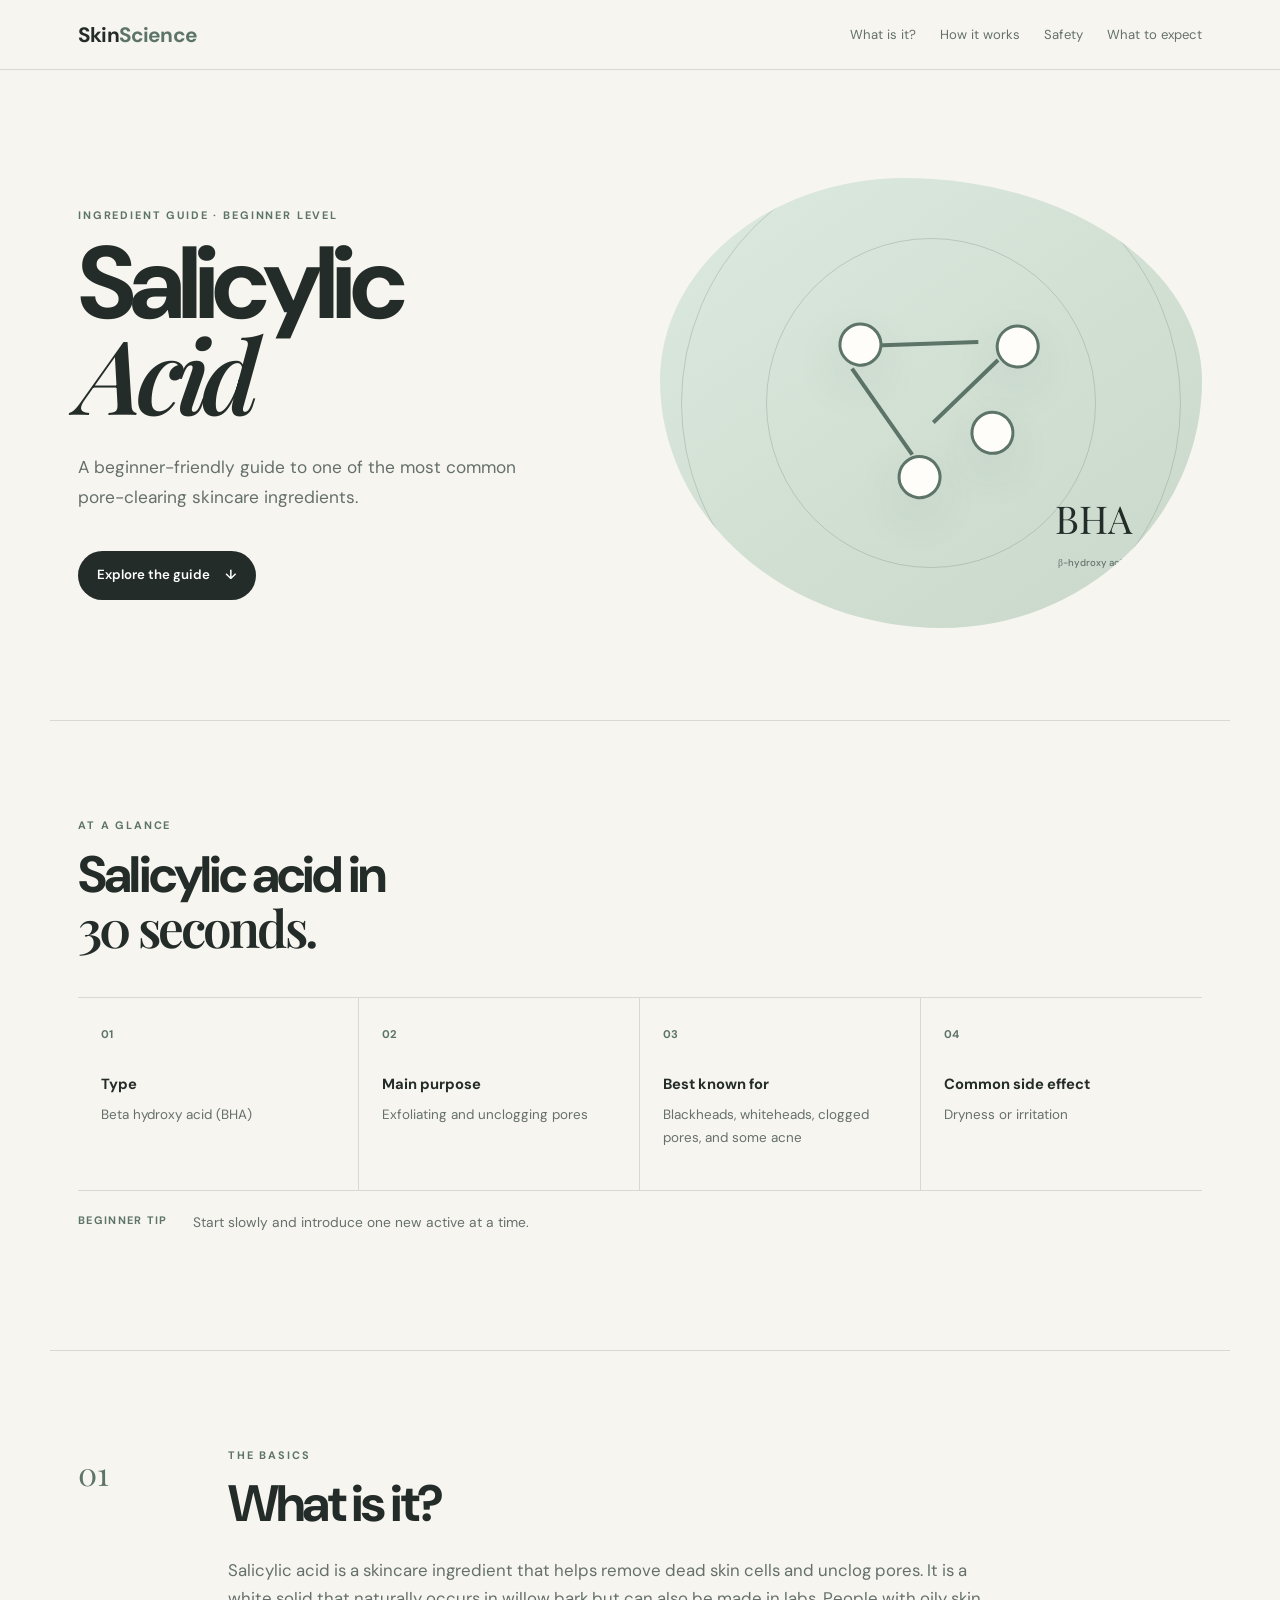
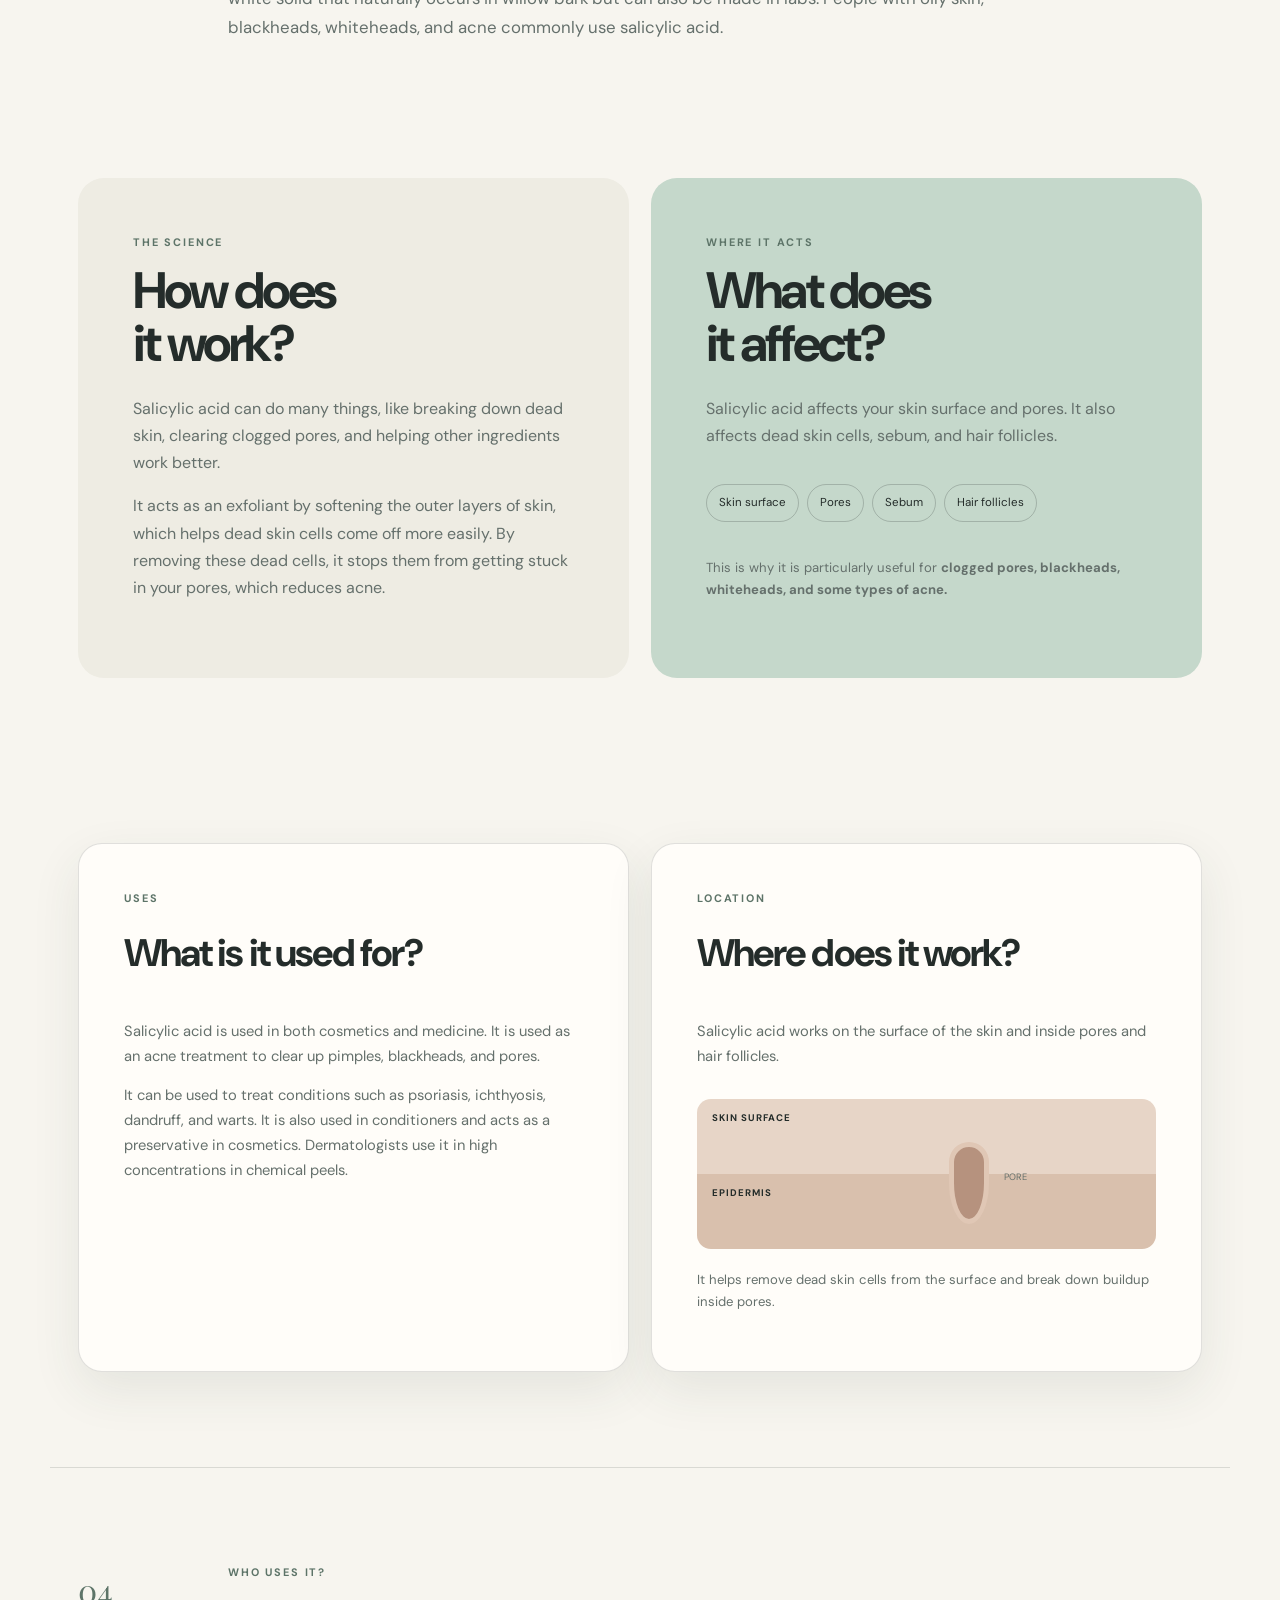
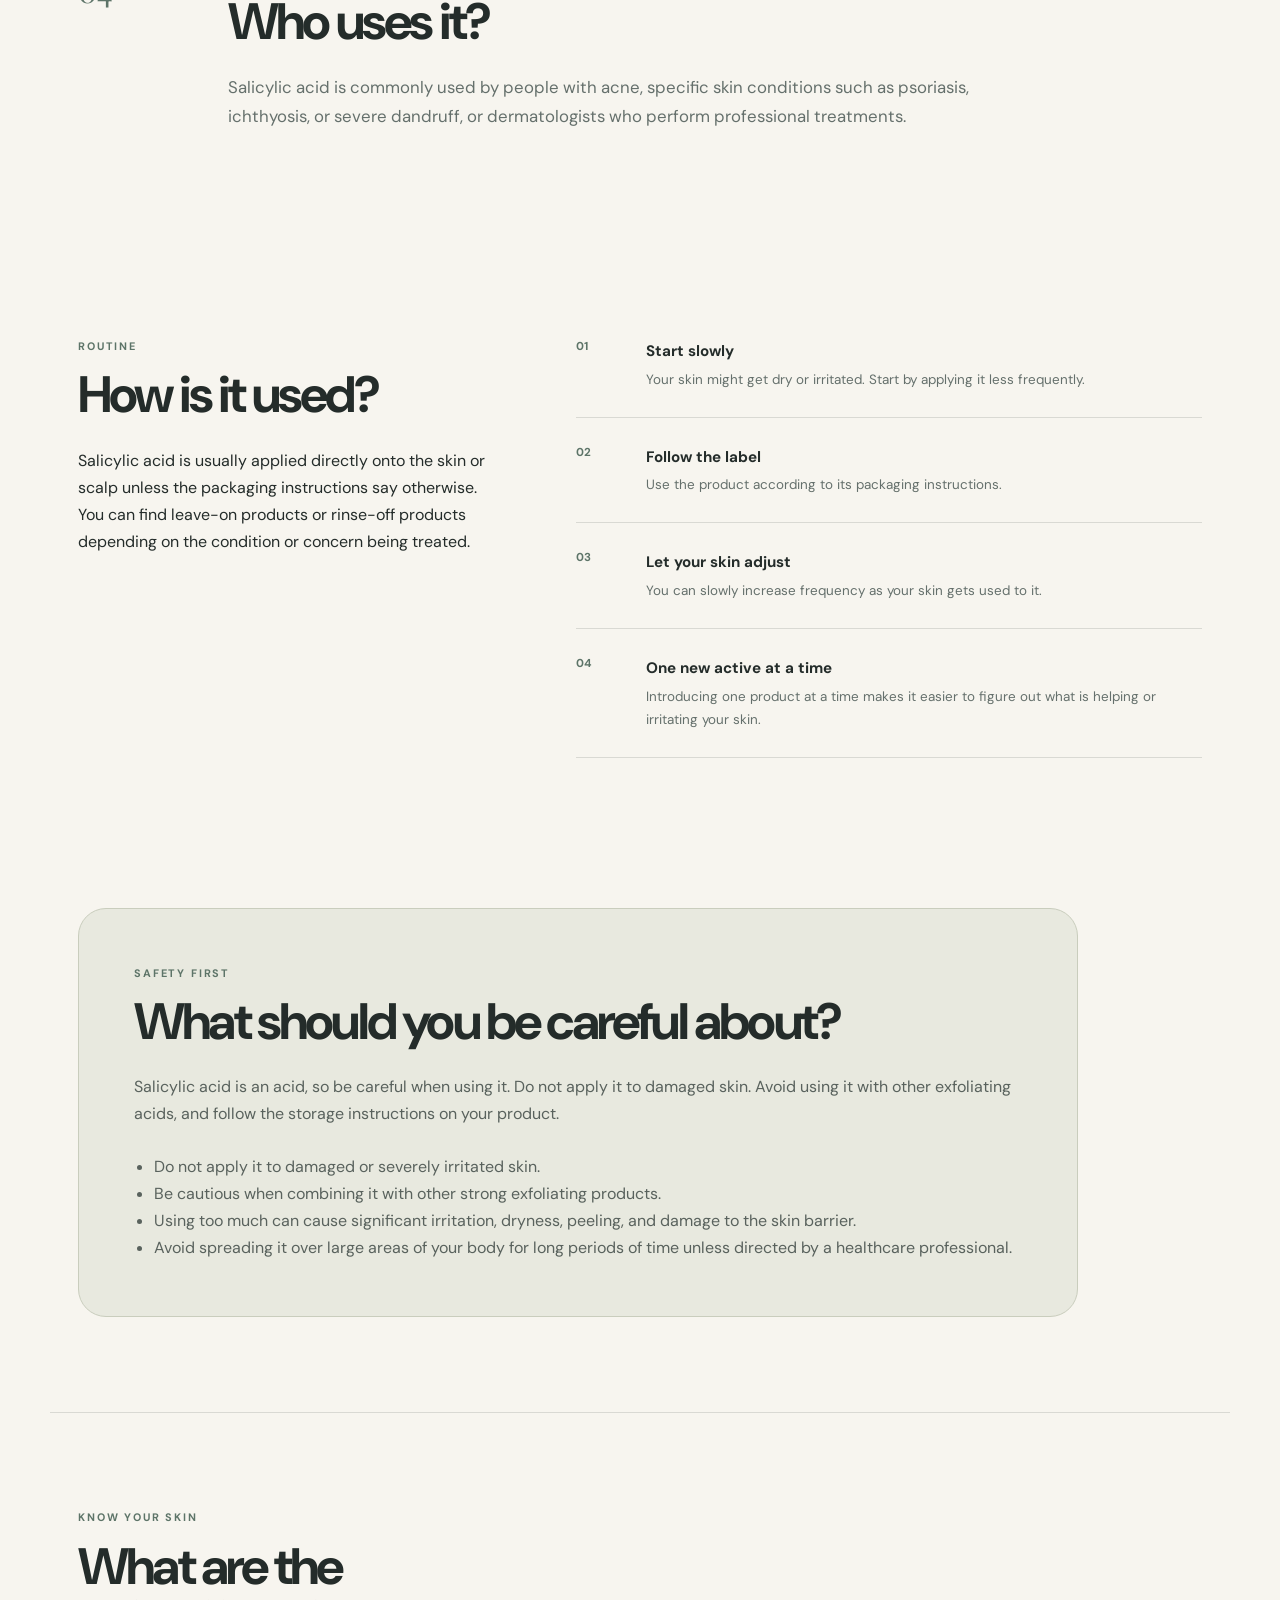
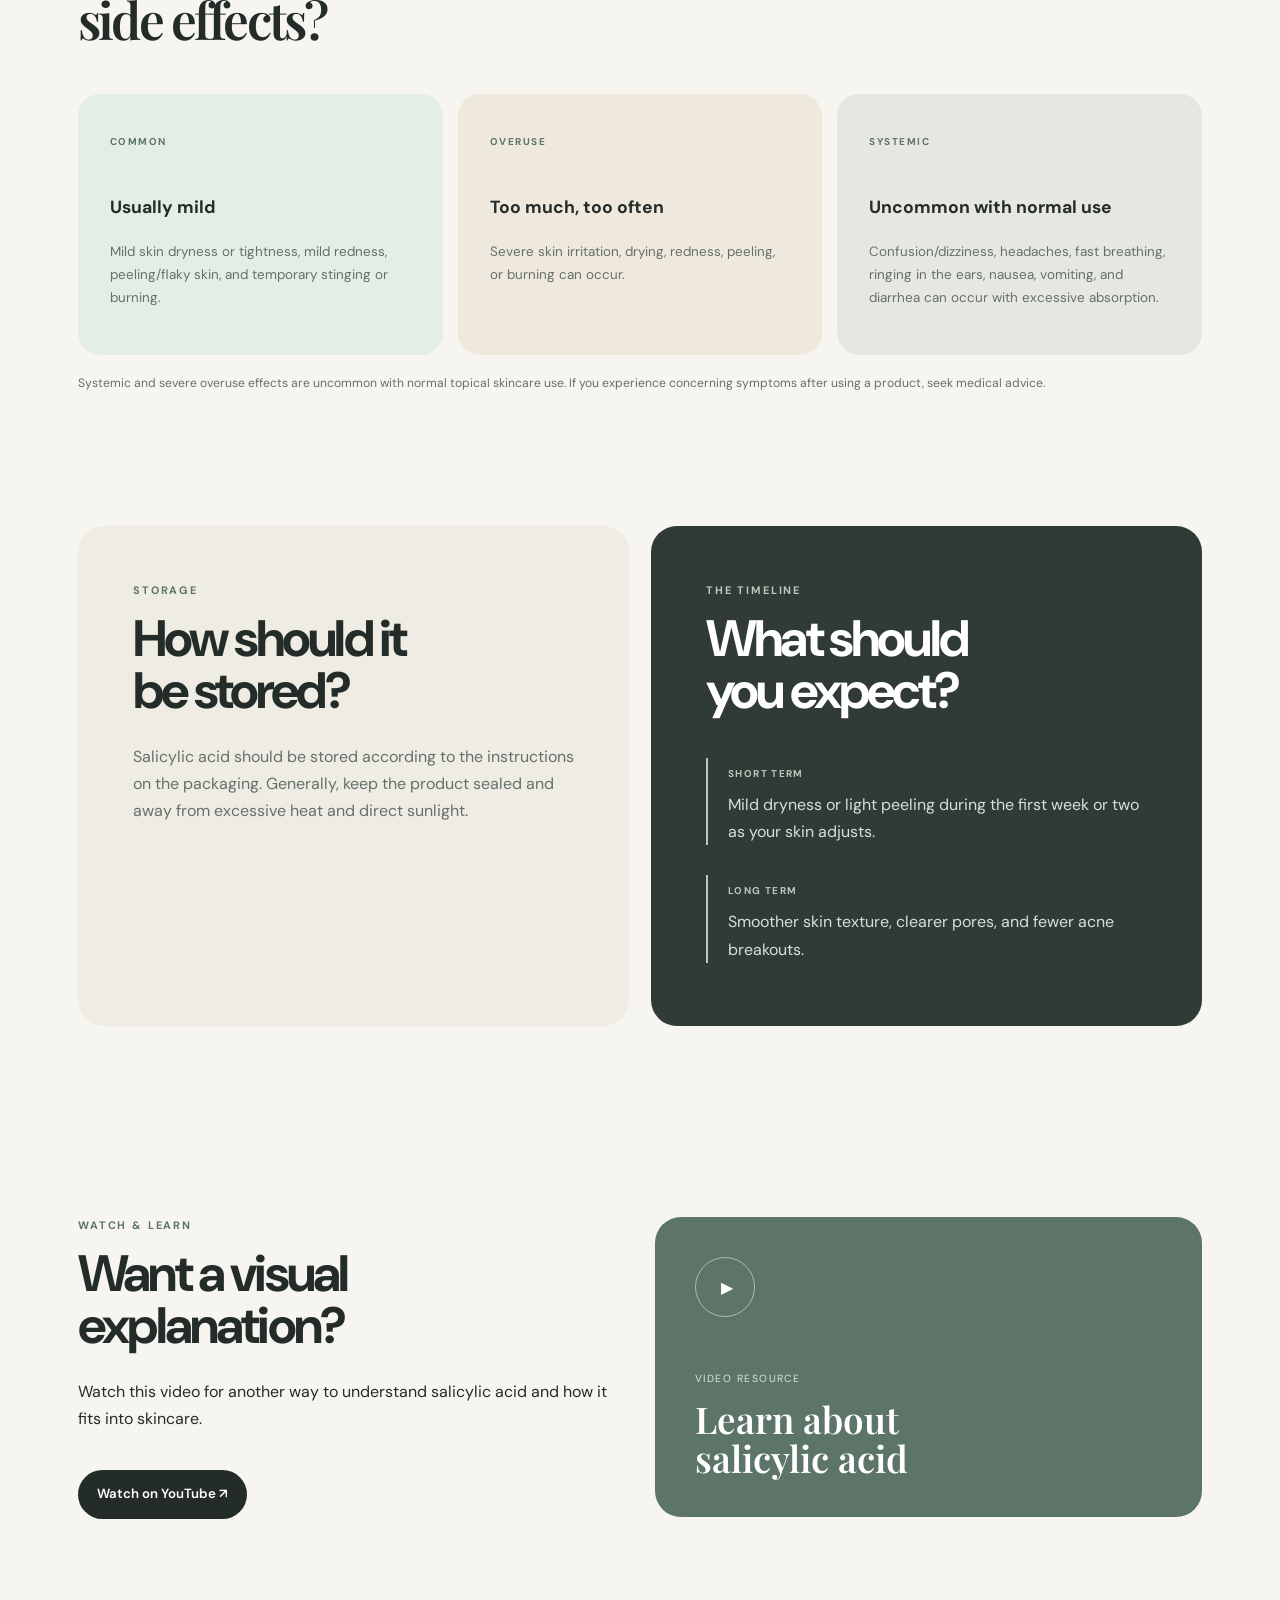
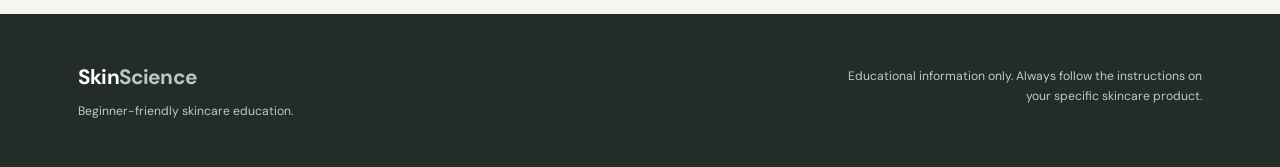
==== index.html @ fc6395d1 "Add files via upload" ====
<!DOCTYPE html>
<html lang="en">
<head>
  <meta charset="UTF-8">
  <meta name="viewport" content="width=device-width, initial-scale=1.0">
  <title>SkinScience | Salicylic Acid</title>
  <meta name="description" content="A beginner-friendly guide to salicylic acid, including how it works, uses, safety, side effects, and what to expect.">
  <link rel="stylesheet" href="style.css">
</head>
<body>
  <header class="site-header">
    <nav class="nav">
      <a class="brand" href="#top">Skin<span>Science</span></a>
      <div class="nav-links">
        <a href="#what-is-it">What is it?</a>
        <a href="#how-it-works">How it works</a>
        <a href="#safety">Safety</a>
        <a href="#expect">What to expect</a>
      </div>
    </nav>
  </header>

  <main id="top">
    <section class="hero">
      <div class="hero-copy">
        <p class="eyebrow">INGREDIENT GUIDE · BEGINNER LEVEL</p>
        <h1>Salicylic<br><em>Acid</em></h1>
        <p class="hero-text">A beginner-friendly guide to one of the most common pore-clearing skincare ingredients.</p>
        <a class="button" href="#glance">Explore the guide <span>↓</span></a>
      </div>
      <div class="hero-art" aria-label="Decorative illustration">
        <div class="orb orb-one"></div>
        <div class="orb orb-two"></div>
        <div class="molecule">
          <span class="node n1"></span><span class="node n2"></span>
          <span class="node n3"></span><span class="node n4"></span>
          <span class="bond b1"></span><span class="bond b2"></span><span class="bond b3"></span>
        </div>
        <div class="hero-label">BHA<br><small>β-hydroxy acid</small></div>
      </div>
    </section>

    <section class="glance section" id="glance">
      <div class="section-heading">
        <p class="eyebrow">AT A GLANCE</p>
        <h2>Salicylic acid in<br><span>30 seconds.</span></h2>
      </div>
      <div class="glance-grid">
        <article><span class="icon">01</span><h3>Type</h3><p>Beta hydroxy acid (BHA)</p></article>
        <article><span class="icon">02</span><h3>Main purpose</h3><p>Exfoliating and unclogging pores</p></article>
        <article><span class="icon">03</span><h3>Best known for</h3><p>Blackheads, whiteheads, clogged pores, and some acne</p></article>
        <article><span class="icon">04</span><h3>Common side effect</h3><p>Dryness or irritation</p></article>
      </div>
      <div class="tip"><strong>BEGINNER TIP</strong><span>Start slowly and introduce one new active at a time.</span></div>
    </section>

    <section class="content section" id="what-is-it">
      <div class="section-number">01</div>
      <div>
        <p class="eyebrow">THE BASICS</p>
        <h2>What is it?</h2>
        <p>Salicylic acid is a skincare ingredient that helps remove dead skin cells and unclog pores. It is a white solid that naturally occurs in willow bark but can also be made in labs. People with oily skin, blackheads, whiteheads, and acne commonly use salicylic acid.</p>
      </div>
    </section>

    <section class="split section" id="how-it-works">
      <div class="panel soft">
        <p class="eyebrow">THE SCIENCE</p>
        <h2>How does<br>it work?</h2>
        <p>Salicylic acid can do many things, like breaking down dead skin, clearing clogged pores, and helping other ingredients work better.</p>
        <p>It acts as an exfoliant by softening the outer layers of skin, which helps dead skin cells come off more easily. By removing these dead cells, it stops them from getting stuck in your pores, which reduces acne.</p>
      </div>
      <div class="panel accent">
        <p class="eyebrow">WHERE IT ACTS</p>
        <h2>What does<br>it affect?</h2>
        <p>Salicylic acid affects your skin surface and pores. It also affects dead skin cells, sebum, and hair follicles.</p>
        <div class="pill-row"><span>Skin surface</span><span>Pores</span><span>Sebum</span><span>Hair follicles</span></div>
        <p class="small-note">This is why it is particularly useful for <strong>clogged pores, blackheads, whiteheads, and some types of acne.</strong></p>
      </div>
    </section>

    <section class="cards section">
      <div class="card">
        <p class="eyebrow">USES</p>
        <h2>What is it used for?</h2>
        <p>Salicylic acid is used in both cosmetics and medicine. It is used as an acne treatment to clear up pimples, blackheads, and pores.</p>
        <p>It can be used to treat conditions such as psoriasis, ichthyosis, dandruff, and warts. It is also used in conditioners and acts as a preservative in cosmetics. Dermatologists use it in high concentrations in chemical peels.</p>
      </div>
      <div class="card">
        <p class="eyebrow">LOCATION</p>
        <h2>Where does it work?</h2>
        <p>Salicylic acid works on the surface of the skin and inside pores and hair follicles.</p>
        <div class="skin-diagram">
          <div class="skin-layer top">SKIN SURFACE</div>
          <div class="skin-layer mid">EPIDERMIS</div>
          <div class="pore"><span>PORE</span></div>
        </div>
        <p class="small-note">It helps remove dead skin cells from the surface and break down buildup inside pores.</p>
      </div>
    </section>

    <section class="content section">
      <div class="section-number">04</div>
      <div>
        <p class="eyebrow">WHO USES IT?</p>
        <h2>Who uses it?</h2>
        <p>Salicylic acid is commonly used by people with acne, specific skin conditions such as psoriasis, ichthyosis, or severe dandruff, or dermatologists who perform professional treatments.</p>
      </div>
    </section>

    <section class="how-use section">
      <div>
        <p class="eyebrow">ROUTINE</p>
        <h2>How is it used?</h2>
        <p>Salicylic acid is usually applied directly onto the skin or scalp unless the packaging instructions say otherwise. You can find leave-on products or rinse-off products depending on the condition or concern being treated.</p>
      </div>
      <ol class="steps">
        <li><span>01</span><div><strong>Start slowly</strong><p>Your skin might get dry or irritated. Start by applying it less frequently.</p></div></li>
        <li><span>02</span><div><strong>Follow the label</strong><p>Use the product according to its packaging instructions.</p></div></li>
        <li><span>03</span><div><strong>Let your skin adjust</strong><p>You can slowly increase frequency as your skin gets used to it.</p></div></li>
        <li><span>04</span><div><strong>One new active at a time</strong><p>Introducing one product at a time makes it easier to figure out what is helping or irritating your skin.</p></div></li>
      </ol>
    </section>

    <section class="safety section" id="safety">
      <div class="warning">
        <p class="eyebrow">SAFETY FIRST</p>
        <h2>What should you be careful about?</h2>
        <p>Salicylic acid is an acid, so be careful when using it. Do not apply it to damaged skin. Avoid using it with other exfoliating acids, and follow the storage instructions on your product.</p>
        <ul>
          <li>Do not apply it to damaged or severely irritated skin.</li>
          <li>Be cautious when combining it with other strong exfoliating products.</li>
          <li>Using too much can cause significant irritation, dryness, peeling, and damage to the skin barrier.</li>
          <li>Avoid spreading it over large areas of your body for long periods of time unless directed by a healthcare professional.</li>
        </ul>
      </div>
    </section>

    <section class="effects section">
      <div class="section-heading">
        <p class="eyebrow">KNOW YOUR SKIN</p>
        <h2>What are the<br><span>side effects?</span></h2>
      </div>
      <div class="effect-grid">
        <article class="effect common"><span class="tag">COMMON</span><h3>Usually mild</h3><p>Mild skin dryness or tightness, mild redness, peeling/flaky skin, and temporary stinging or burning.</p></article>
        <article class="effect overuse"><span class="tag">OVERUSE</span><h3>Too much, too often</h3><p>Severe skin irritation, drying, redness, peeling, or burning can occur.</p></article>
        <article class="effect systemic"><span class="tag">SYSTEMIC</span><h3>Uncommon with normal use</h3><p>Confusion/dizziness, headaches, fast breathing, ringing in the ears, nausea, vomiting, and diarrhea can occur with excessive absorption.</p></article>
      </div>
      <p class="disclaimer">Systemic and severe overuse effects are uncommon with normal topical skincare use. If you experience concerning symptoms after using a product, seek medical advice.</p>
    </section>

    <section class="split section">
      <div class="panel soft">
        <p class="eyebrow">STORAGE</p>
        <h2>How should it<br>be stored?</h2>
        <p>Salicylic acid should be stored according to the instructions on the packaging. Generally, keep the product sealed and away from excessive heat and direct sunlight.</p>
      </div>
      <div class="panel dark" id="expect">
        <p class="eyebrow">THE TIMELINE</p>
        <h2>What should<br>you expect?</h2>
        <div class="timeline">
          <div><span>SHORT TERM</span><p>Mild dryness or light peeling during the first week or two as your skin adjusts.</p></div>
          <div><span>LONG TERM</span><p>Smoother skin texture, clearer pores, and fewer acne breakouts.</p></div>
        </div>
      </div>
    </section>

    <section class="video section">
      <div class="video-copy">
        <p class="eyebrow">WATCH & LEARN</p>
        <h2>Want a visual<br>explanation?</h2>
        <p>Watch this video for another way to understand salicylic acid and how it fits into skincare.</p>
        <a class="button" href="https://www.youtube.com/watch?v=wzk3PSA2uSY" target="_blank" rel="noopener">Watch on YouTube ↗</a>
      </div>
      <a class="video-card" href="https://www.youtube.com/watch?v=wzk3PSA2uSY" target="_blank" rel="noopener" aria-label="Open salicylic acid video on YouTube">
        <div class="play">▶</div>
        <div><span>VIDEO RESOURCE</span><strong>Learn about<br>salicylic acid</strong></div>
      </a>
    </section>
  </main>

  <footer>
    <div><a class="brand" href="#top">Skin<span>Science</span></a><p>Beginner-friendly skincare education.</p></div>
    <p class="footer-note">Educational information only. Always follow the instructions on your specific skincare product.</p>
  </footer>
</body>
</html>
---- style.css ----
@import url('https://fonts.googleapis.com/css2?family=DM+Sans:wght@400;500;600;700&family=Playfair+Display:ital,wght@0,600;0,700;1,600;1,700&display=swap');

:root {
  --ink: #242c2a;
  --muted: #65706c;
  --paper: #f7f5ef;
  --cream: #eeece3;
  --sage: #b9c9bc;
  --sage-dark: #5d7468;
  --mint: #dce9df;
  --accent: #c5d8cb;
  --white: #fffdf9;
  --line: rgba(36,44,42,.14);
  --shadow: 0 18px 50px rgba(48,61,54,.09);
}
* { box-sizing: border-box; }
html { scroll-behavior: smooth; }
body {
  margin: 0;
  background: var(--paper);
  color: var(--ink);
  font-family: "DM Sans", sans-serif;
  line-height: 1.7;
}
a { color: inherit; }
.site-header {
  position: sticky; top: 0; z-index: 10;
  background: rgba(247,245,239,.9);
  backdrop-filter: blur(14px);
  border-bottom: 1px solid var(--line);
}
.nav {
  max-width: 1180px; margin: auto; padding: 17px 28px;
  display: flex; justify-content: space-between; align-items: center; gap: 25px;
}
.brand { text-decoration: none; font-weight: 700; letter-spacing: -.04em; font-size: 1.3rem; }
.brand span { color: var(--sage-dark); }
.nav-links { display: flex; gap: 24px; font-size: .82rem; color: var(--muted); }
.nav-links a { text-decoration: none; }
.nav-links a:hover { color: var(--ink); }
.hero {
  min-height: 650px; max-width: 1180px; margin: auto; padding: 90px 28px 75px;
  display: grid; grid-template-columns: 1fr 1fr; align-items: center; gap: 40px;
}
.eyebrow { letter-spacing: .17em; font-size: .68rem; font-weight: 700; color: var(--sage-dark); margin: 0 0 14px; }
h1,h2,h3,p { margin-top: 0; }
h1 { font-size: clamp(4rem, 8vw, 7.5rem); line-height: .88; letter-spacing: -.065em; margin-bottom: 28px; }
h1 em,h2 span { font-family: "Playfair Display", serif; font-weight: 600; }
.hero-text { max-width: 480px; font-size: 1.08rem; color: var(--muted); }
.button {
  display: inline-flex; gap: 15px; align-items: center; margin-top: 22px;
  background: var(--ink); color: white; padding: 13px 19px; border-radius: 100px;
  text-decoration: none; font-size: .83rem; font-weight: 600;
}
.hero-art {
  min-height: 450px; position: relative; border-radius: 45% 55% 48% 52% / 45% 45% 55% 55%;
  background: linear-gradient(145deg, var(--mint), #c9d8ca);
  overflow: hidden; display: grid; place-items: center;
}
.orb { position: absolute; border-radius: 50%; border: 1px solid rgba(93,116,104,.25); }
.orb-one { width: 330px; height: 330px; }
.orb-two { width: 500px; height: 500px; }
.molecule { width: 230px; height: 230px; position: relative; transform: rotate(8deg); }
.node { position: absolute; width: 44px; height: 44px; border-radius: 50%; background: var(--white); border: 3px solid var(--sage-dark); box-shadow: var(--shadow); z-index: 2; }
.n1 { left: 15px; top: 45px; }.n2 { right: 15px; top: 25px; }.n3 { left: 92px; bottom: 18px; }.n4 { right: 28px; bottom: 72px; }
.bond { position: absolute; height: 4px; background: var(--sage-dark); transform-origin: left center; z-index: 1; }
.b1 { width: 110px; left: 45px; top: 65px; transform: rotate(-10deg); }
.b2 { width: 105px; left: 32px; top: 90px; transform: rotate(47deg); }
.b3 { width: 90px; left: 120px; top: 132px; transform: rotate(-52deg); }
.hero-label { position: absolute; right: 13%; bottom: 13%; font-family: "Playfair Display", serif; font-size: 2.4rem; line-height: .85; text-align: center; }
.hero-label small { font: 500 .6rem "DM Sans"; color: var(--muted); }
.section { max-width: 1180px; margin: auto; padding: 95px 28px; }
.glance { border-top: 1px solid var(--line); }
.section-heading h2, .content h2, .panel h2, .how-use h2, .warning h2, .video h2 { font-size: clamp(2.2rem, 4vw, 4rem); line-height: 1.02; letter-spacing: -.055em; margin-bottom: 25px; }
.glance-grid { display: grid; grid-template-columns: repeat(4,1fr); border-top: 1px solid var(--line); border-bottom: 1px solid var(--line); margin-top: 40px; }
.glance-grid article { padding: 27px 23px; border-right: 1px solid var(--line); min-height: 185px; }
.glance-grid article:last-child { border: 0; }
.icon { display: block; font-size: .7rem; color: var(--sage-dark); font-weight: 700; margin-bottom: 28px; }
.glance-grid h3 { font-size: .92rem; margin-bottom: 7px; }
.glance-grid p { color: var(--muted); font-size: .84rem; }
.tip { display: flex; gap: 25px; padding: 20px 0; font-size: .86rem; }
.tip strong { color: var(--sage-dark); font-size: .68rem; letter-spacing: .12em; }
.tip span { color: var(--muted); }
.content { display: grid; grid-template-columns: 120px 1fr; gap: 30px; border-top: 1px solid var(--line); }
.section-number { font-family: "Playfair Display", serif; font-size: 2rem; color: var(--sage-dark); }
.content > div:last-child { max-width: 780px; }
.content p:not(.eyebrow) { color: var(--muted); max-width: 760px; font-size: 1.05rem; }
.split { display: grid; grid-template-columns: 1fr 1fr; gap: 22px; padding-top: 25px; }
.panel { padding: 55px; border-radius: 26px; min-height: 500px; }
.panel p:not(.eyebrow) { color: var(--muted); }
.panel.soft { background: var(--cream); }
.panel.accent { background: var(--accent); }
.panel.dark { background: #303b37; color: white; }
.panel.dark .eyebrow { color: var(--sage); }
.panel.dark p { color: #d7dfda; }
.pill-row { display: flex; flex-wrap: wrap; gap: 8px; margin: 35px 0; }
.pill-row span { padding: 8px 12px; border: 1px solid rgba(36,44,42,.22); border-radius: 100px; font-size: .72rem; }
.small-note { font-size: .82rem !important; }
.cards { display: grid; grid-template-columns: 1fr 1fr; gap: 22px; padding-top: 70px; }
.card { background: var(--white); padding: 45px; border: 1px solid var(--line); border-radius: 24px; box-shadow: var(--shadow); }
.card h2 { font-size: 2.4rem; letter-spacing: -.05em; }
.card p:not(.eyebrow) { color: var(--muted); font-size: .92rem; }
.skin-diagram { height: 150px; position: relative; margin: 30px 0 20px; overflow: hidden; border-radius: 14px; }
.skin-layer { height: 50%; padding: 11px 15px; font-size: .6rem; letter-spacing: .1em; font-weight: 700; }
.skin-layer.top { background: #e7d5c7; }.skin-layer.mid { background: #d9c0ad; }
.pore { position: absolute; width: 40px; height: 82px; left: 55%; top: 43px; border-radius: 20px 20px 50% 50%; background: #b6927e; border: 5px solid #e0c7b5; }
.pore span { position: absolute; left: 50px; top: 23px; width: 90px; font-size: .58rem; color: var(--muted); }
.how-use { display: grid; grid-template-columns: .8fr 1.2fr; gap: 80px; align-items: start; }
.steps { list-style: none; padding: 0; margin: 0; }
.steps li { display: grid; grid-template-columns: 55px 1fr; gap: 15px; padding: 0 0 25px; margin-bottom: 25px; border-bottom: 1px solid var(--line); }
.steps li > span { color: var(--sage-dark); font-size: .72rem; font-weight: 700; }
.steps strong { font-size: .95rem; }.steps p { margin: 4px 0 0; color: var(--muted); font-size: .84rem; }
.safety { padding-top: 30px; }
.warning { background: #e8e9df; border: 1px solid #c9cdbd; padding: 55px; border-radius: 28px; max-width: 1000px; }
.warning p:not(.eyebrow), .warning li { color: #59625d; }
.warning ul { margin: 25px 0 0; padding-left: 20px; }
.effects { border-top: 1px solid var(--line); }
.effect-grid { display: grid; grid-template-columns: repeat(3,1fr); gap: 15px; margin-top: 45px; }
.effect { padding: 32px; border-radius: 22px; min-height: 245px; }
.effect.common { background: #e4eee5; }.effect.overuse { background: #eee8dd; }.effect.systemic { background: #e6e7e1; }
.tag { font-size: .62rem; font-weight: 700; letter-spacing: .15em; color: var(--sage-dark); }
.effect h3 { margin-top: 40px; font-size: 1.1rem; }
.effect p { color: var(--muted); font-size: .84rem; }
.disclaimer { margin-top: 18px; color: var(--muted); font-size: .76rem; }
.timeline { display: grid; gap: 30px; margin-top: 40px; }
.timeline div { border-left: 2px solid var(--sage); padding-left: 20px; }
.timeline span { font-size: .62rem; letter-spacing: .14em; color: var(--sage); font-weight: 700; }
.timeline p { margin: 6px 0 0; }
.video { display: grid; grid-template-columns: 1fr 1fr; gap: 30px; align-items: center; }
.video-card { min-height: 300px; background: var(--sage-dark); color: white; border-radius: 26px; padding: 40px; display: flex; flex-direction: column; justify-content: space-between; text-decoration: none; }
.video-card span { font-size: .65rem; letter-spacing: .14em; color: #dbe7de; }
.video-card strong { display: block; font: 600 2.3rem/1.05 "Playfair Display", serif; margin-top: 10px; }
.play { width: 60px; height: 60px; border: 1px solid rgba(255,255,255,.5); border-radius: 50%; display: grid; place-items: center; padding-left: 3px; }
footer { background: var(--ink); color: white; padding: 45px max(28px, calc((100% - 1124px)/2)); display: flex; justify-content: space-between; gap: 30px; }
footer .brand { color: white; } footer .brand span { color: var(--sage); }
footer p { color: #bfc9c4; font-size: .76rem; margin: 7px 0 0; }
.footer-note { max-width: 380px; text-align: right; }

@media (max-width: 800px) {
  .nav-links { display: none; }
  .hero { grid-template-columns: 1fr; padding-top: 60px; }
  .hero-art { min-height: 350px; }
  .glance-grid, .effect-grid { grid-template-columns: 1fr 1fr; }
  .glance-grid article:nth-child(2) { border-right: 0; }
  .glance-grid article:nth-child(-n+2) { border-bottom: 1px solid var(--line); }
  .split, .cards, .how-use, .video { grid-template-columns: 1fr; }
  .content { grid-template-columns: 60px 1fr; }
  .panel { min-height: auto; padding: 38px; }
  footer { flex-direction: column; }
  .footer-note { text-align: left; }
}
@media (max-width: 500px) {
  .section, .hero { padding-left: 20px; padding-right: 20px; }
  h1 { font-size: 4rem; }
  .glance-grid, .effect-grid { grid-template-columns: 1fr; }
  .glance-grid article { border-right: 0; border-bottom: 1px solid var(--line); }
  .glance-grid article:last-child { border-bottom: 0; }
  .tip { display: block; }.tip strong { display: block; margin-bottom: 7px; }
  .content { grid-template-columns: 1fr; gap: 5px; }
  .section-number { display: none; }
  .card, .warning { padding: 30px; }
}
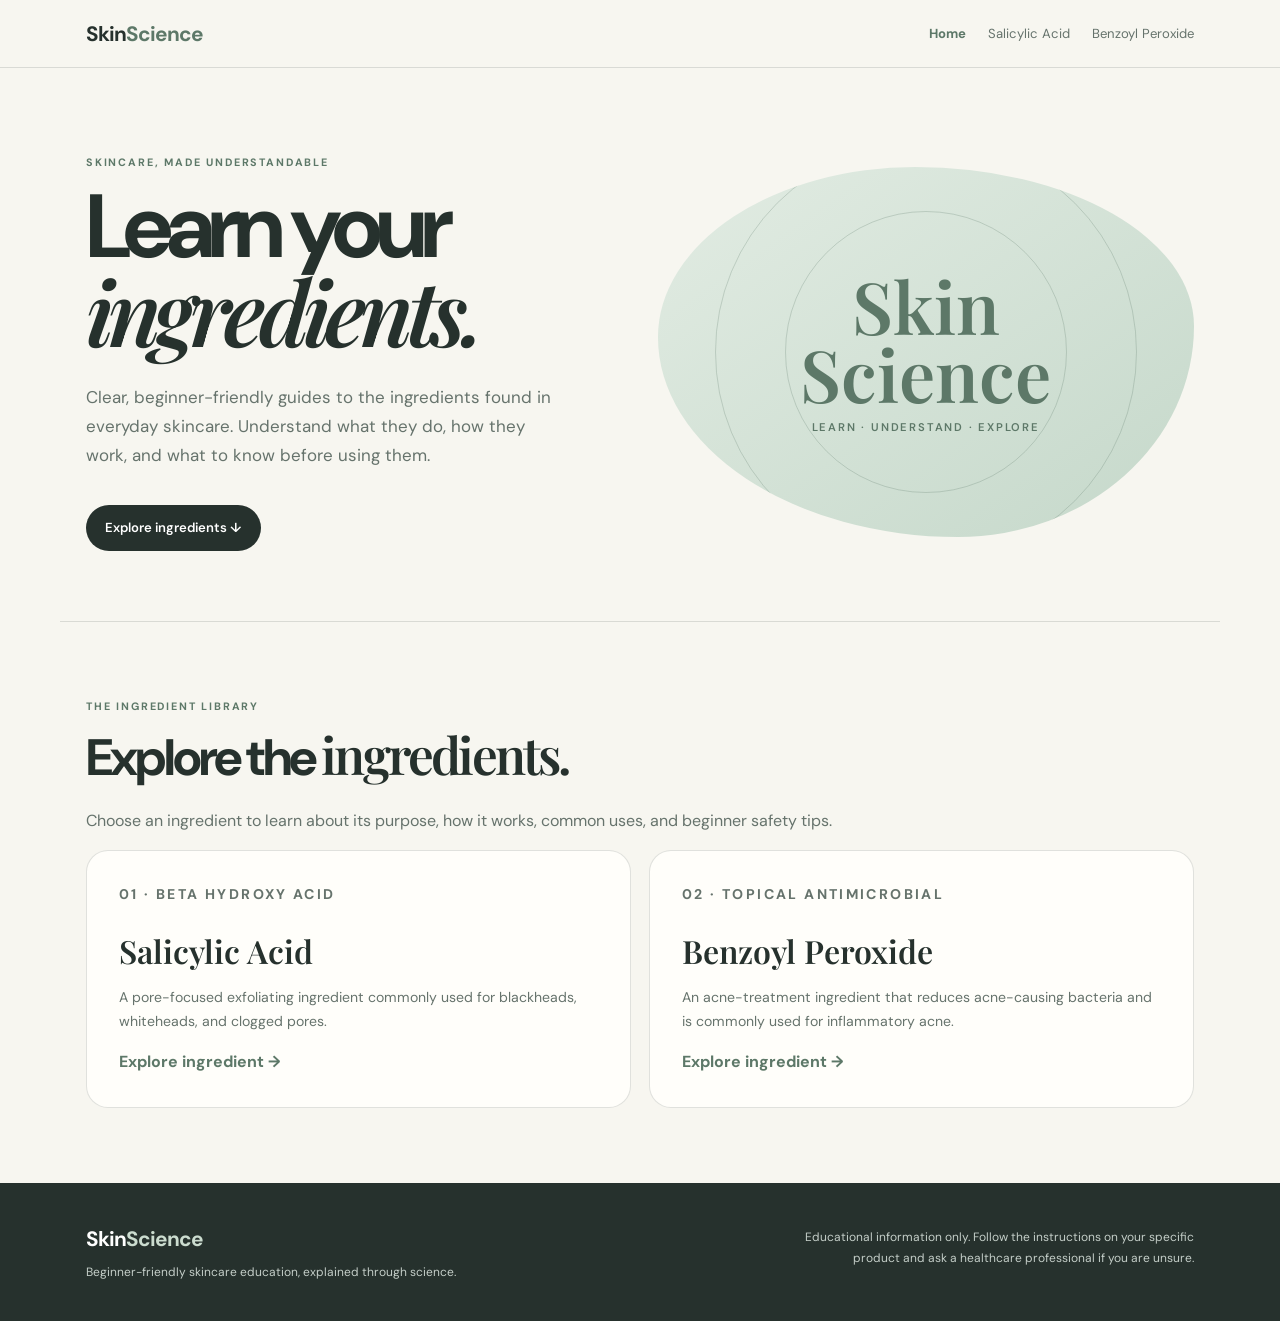
==== commit a34bc956: "Add Benzoyl Peroxide page and update ingredient directory" ====
--- a/index.html
+++ b/index.html
@@ -1,187 +1,7 @@
-<!DOCTYPE html>
-<html lang="en">
-<head>
-  <meta charset="UTF-8">
-  <meta name="viewport" content="width=device-width, initial-scale=1.0">
-  <title>SkinScience | Salicylic Acid</title>
-  <meta name="description" content="A beginner-friendly guide to salicylic acid, including how it works, uses, safety, side effects, and what to expect.">
-  <link rel="stylesheet" href="style.css">
-</head>
-<body>
-  <header class="site-header">
-    <nav class="nav">
-      <a class="brand" href="#top">Skin<span>Science</span></a>
-      <div class="nav-links">
-        <a href="#what-is-it">What is it?</a>
-        <a href="#how-it-works">How it works</a>
-        <a href="#safety">Safety</a>
-        <a href="#expect">What to expect</a>
-      </div>
-    </nav>
-  </header>
-
-  <main id="top">
-    <section class="hero">
-      <div class="hero-copy">
-        <p class="eyebrow">INGREDIENT GUIDE · BEGINNER LEVEL</p>
-        <h1>Salicylic<br><em>Acid</em></h1>
-        <p class="hero-text">A beginner-friendly guide to one of the most common pore-clearing skincare ingredients.</p>
-        <a class="button" href="#glance">Explore the guide <span>↓</span></a>
-      </div>
-      <div class="hero-art" aria-label="Decorative illustration">
-        <div class="orb orb-one"></div>
-        <div class="orb orb-two"></div>
-        <div class="molecule">
-          <span class="node n1"></span><span class="node n2"></span>
-          <span class="node n3"></span><span class="node n4"></span>
-          <span class="bond b1"></span><span class="bond b2"></span><span class="bond b3"></span>
-        </div>
-        <div class="hero-label">BHA<br><small>β-hydroxy acid</small></div>
-      </div>
-    </section>
-
-    <section class="glance section" id="glance">
-      <div class="section-heading">
-        <p class="eyebrow">AT A GLANCE</p>
-        <h2>Salicylic acid in<br><span>30 seconds.</span></h2>
-      </div>
-      <div class="glance-grid">
-        <article><span class="icon">01</span><h3>Type</h3><p>Beta hydroxy acid (BHA)</p></article>
-        <article><span class="icon">02</span><h3>Main purpose</h3><p>Exfoliating and unclogging pores</p></article>
-        <article><span class="icon">03</span><h3>Best known for</h3><p>Blackheads, whiteheads, clogged pores, and some acne</p></article>
-        <article><span class="icon">04</span><h3>Common side effect</h3><p>Dryness or irritation</p></article>
-      </div>
-      <div class="tip"><strong>BEGINNER TIP</strong><span>Start slowly and introduce one new active at a time.</span></div>
-    </section>
-
-    <section class="content section" id="what-is-it">
-      <div class="section-number">01</div>
-      <div>
-        <p class="eyebrow">THE BASICS</p>
-        <h2>What is it?</h2>
-        <p>Salicylic acid is a skincare ingredient that helps remove dead skin cells and unclog pores. It is a white solid that naturally occurs in willow bark but can also be made in labs. People with oily skin, blackheads, whiteheads, and acne commonly use salicylic acid.</p>
-      </div>
-    </section>
-
-    <section class="split section" id="how-it-works">
-      <div class="panel soft">
-        <p class="eyebrow">THE SCIENCE</p>
-        <h2>How does<br>it work?</h2>
-        <p>Salicylic acid can do many things, like breaking down dead skin, clearing clogged pores, and helping other ingredients work better.</p>
-        <p>It acts as an exfoliant by softening the outer layers of skin, which helps dead skin cells come off more easily. By removing these dead cells, it stops them from getting stuck in your pores, which reduces acne.</p>
-      </div>
-      <div class="panel accent">
-        <p class="eyebrow">WHERE IT ACTS</p>
-        <h2>What does<br>it affect?</h2>
-        <p>Salicylic acid affects your skin surface and pores. It also affects dead skin cells, sebum, and hair follicles.</p>
-        <div class="pill-row"><span>Skin surface</span><span>Pores</span><span>Sebum</span><span>Hair follicles</span></div>
-        <p class="small-note">This is why it is particularly useful for <strong>clogged pores, blackheads, whiteheads, and some types of acne.</strong></p>
-      </div>
-    </section>
-
-    <section class="cards section">
-      <div class="card">
-        <p class="eyebrow">USES</p>
-        <h2>What is it used for?</h2>
-        <p>Salicylic acid is used in both cosmetics and medicine. It is used as an acne treatment to clear up pimples, blackheads, and pores.</p>
-        <p>It can be used to treat conditions such as psoriasis, ichthyosis, dandruff, and warts. It is also used in conditioners and acts as a preservative in cosmetics. Dermatologists use it in high concentrations in chemical peels.</p>
-      </div>
-      <div class="card">
-        <p class="eyebrow">LOCATION</p>
-        <h2>Where does it work?</h2>
-        <p>Salicylic acid works on the surface of the skin and inside pores and hair follicles.</p>
-        <div class="skin-diagram">
-          <div class="skin-layer top">SKIN SURFACE</div>
-          <div class="skin-layer mid">EPIDERMIS</div>
-          <div class="pore"><span>PORE</span></div>
-        </div>
-        <p class="small-note">It helps remove dead skin cells from the surface and break down buildup inside pores.</p>
-      </div>
-    </section>
-
-    <section class="content section">
-      <div class="section-number">04</div>
-      <div>
-        <p class="eyebrow">WHO USES IT?</p>
-        <h2>Who uses it?</h2>
-        <p>Salicylic acid is commonly used by people with acne, specific skin conditions such as psoriasis, ichthyosis, or severe dandruff, or dermatologists who perform professional treatments.</p>
-      </div>
-    </section>
-
-    <section class="how-use section">
-      <div>
-        <p class="eyebrow">ROUTINE</p>
-        <h2>How is it used?</h2>
-        <p>Salicylic acid is usually applied directly onto the skin or scalp unless the packaging instructions say otherwise. You can find leave-on products or rinse-off products depending on the condition or concern being treated.</p>
-      </div>
-      <ol class="steps">
-        <li><span>01</span><div><strong>Start slowly</strong><p>Your skin might get dry or irritated. Start by applying it less frequently.</p></div></li>
-        <li><span>02</span><div><strong>Follow the label</strong><p>Use the product according to its packaging instructions.</p></div></li>
-        <li><span>03</span><div><strong>Let your skin adjust</strong><p>You can slowly increase frequency as your skin gets used to it.</p></div></li>
-        <li><span>04</span><div><strong>One new active at a time</strong><p>Introducing one product at a time makes it easier to figure out what is helping or irritating your skin.</p></div></li>
-      </ol>
-    </section>
-
-    <section class="safety section" id="safety">
-      <div class="warning">
-        <p class="eyebrow">SAFETY FIRST</p>
-        <h2>What should you be careful about?</h2>
-        <p>Salicylic acid is an acid, so be careful when using it. Do not apply it to damaged skin. Avoid using it with other exfoliating acids, and follow the storage instructions on your product.</p>
-        <ul>
-          <li>Do not apply it to damaged or severely irritated skin.</li>
-          <li>Be cautious when combining it with other strong exfoliating products.</li>
-          <li>Using too much can cause significant irritation, dryness, peeling, and damage to the skin barrier.</li>
-          <li>Avoid spreading it over large areas of your body for long periods of time unless directed by a healthcare professional.</li>
-        </ul>
-      </div>
-    </section>
-
-    <section class="effects section">
-      <div class="section-heading">
-        <p class="eyebrow">KNOW YOUR SKIN</p>
-        <h2>What are the<br><span>side effects?</span></h2>
-      </div>
-      <div class="effect-grid">
-        <article class="effect common"><span class="tag">COMMON</span><h3>Usually mild</h3><p>Mild skin dryness or tightness, mild redness, peeling/flaky skin, and temporary stinging or burning.</p></article>
-        <article class="effect overuse"><span class="tag">OVERUSE</span><h3>Too much, too often</h3><p>Severe skin irritation, drying, redness, peeling, or burning can occur.</p></article>
-        <article class="effect systemic"><span class="tag">SYSTEMIC</span><h3>Uncommon with normal use</h3><p>Confusion/dizziness, headaches, fast breathing, ringing in the ears, nausea, vomiting, and diarrhea can occur with excessive absorption.</p></article>
-      </div>
-      <p class="disclaimer">Systemic and severe overuse effects are uncommon with normal topical skincare use. If you experience concerning symptoms after using a product, seek medical advice.</p>
-    </section>
-
-    <section class="split section">
-      <div class="panel soft">
-        <p class="eyebrow">STORAGE</p>
-        <h2>How should it<br>be stored?</h2>
-        <p>Salicylic acid should be stored according to the instructions on the packaging. Generally, keep the product sealed and away from excessive heat and direct sunlight.</p>
-      </div>
-      <div class="panel dark" id="expect">
-        <p class="eyebrow">THE TIMELINE</p>
-        <h2>What should<br>you expect?</h2>
-        <div class="timeline">
-          <div><span>SHORT TERM</span><p>Mild dryness or light peeling during the first week or two as your skin adjusts.</p></div>
-          <div><span>LONG TERM</span><p>Smoother skin texture, clearer pores, and fewer acne breakouts.</p></div>
-        </div>
-      </div>
-    </section>
-
-    <section class="video section">
-      <div class="video-copy">
-        <p class="eyebrow">WATCH & LEARN</p>
-        <h2>Want a visual<br>explanation?</h2>
-        <p>Watch this video for another way to understand salicylic acid and how it fits into skincare.</p>
-        <a class="button" href="https://www.youtube.com/watch?v=wzk3PSA2uSY" target="_blank" rel="noopener">Watch on YouTube ↗</a>
-      </div>
-      <a class="video-card" href="https://www.youtube.com/watch?v=wzk3PSA2uSY" target="_blank" rel="noopener" aria-label="Open salicylic acid video on YouTube">
-        <div class="play">▶</div>
-        <div><span>VIDEO RESOURCE</span><strong>Learn about<br>salicylic acid</strong></div>
-      </a>
-    </section>
-  </main>
-
-  <footer>
-    <div><a class="brand" href="#top">Skin<span>Science</span></a><p>Beginner-friendly skincare education.</p></div>
-    <p class="footer-note">Educational information only. Always follow the instructions on your specific skincare product.</p>
-  </footer>
-</body>
-</html>
+<!DOCTYPE html><html lang="en"><head><meta charset="UTF-8"><meta name="viewport" content="width=device-width, initial-scale=1.0"><meta name="description" content="Beginner-friendly skincare ingredient guides."><title>Home | SkinScience</title><link rel="stylesheet" href="style.css"></head><body><header class="site-header"><nav class="nav"><a class="brand" href="index.html">Skin<span>Science</span></a><div class="nav-links"><a class="current" href="index.html">Home</a><a class="" href="salicylic-acid.html">Salicylic Acid</a><a class="" href="benzoyl-peroxide.html">Benzoyl Peroxide</a></div></nav></header><main>
+<section class="hero"><div class="hero-copy"><p class="eyebrow">SKINCARE, MADE UNDERSTANDABLE</p><h1>Learn your<br><em>ingredients.</em></h1><p>Clear, beginner-friendly guides to the ingredients found in everyday skincare. Understand what they do, how they work, and what to know before using them.</p><a class="button" href="#ingredients">Explore ingredients ↓</a></div><div class="hero-art"><div class="art-label">Skin<br>Science<small>LEARN · UNDERSTAND · EXPLORE</small></div></div></section>
+<section class="section" id="ingredients"><p class="eyebrow">THE INGREDIENT LIBRARY</p><h2>Explore the <span>ingredients.</span></h2><p class="muted">Choose an ingredient to learn about its purpose, how it works, common uses, and beginner safety tips.</p><div class="directory">
+<a class="ingredient-card" href="salicylic-acid.html"><p class="eyebrow">01 · BETA HYDROXY ACID</p><h3>Salicylic Acid</h3><p>A pore-focused exfoliating ingredient commonly used for blackheads, whiteheads, and clogged pores.</p><span class="arrow">Explore ingredient →</span></a>
+<a class="ingredient-card" href="benzoyl-peroxide.html"><p class="eyebrow">02 · TOPICAL ANTIMICROBIAL</p><h3>Benzoyl Peroxide</h3><p>An acne-treatment ingredient that reduces acne-causing bacteria and is commonly used for inflammatory acne.</p><span class="arrow">Explore ingredient →</span></a>
+</div></section>
+</main><footer><div><a class="brand" href="index.html">Skin<span>Science</span></a><p>Beginner-friendly skincare education, explained through science.</p></div><p class="footer-right">Educational information only. Follow the instructions on your specific product and ask a healthcare professional if you are unsure.</p></footer></body></html>
--- a/style.css
+++ b/style.css
@@ -1,162 +1,5 @@
-@import url('https://fonts.googleapis.com/css2?family=DM+Sans:wght@400;500;600;700&family=Playfair+Display:ital,wght@0,600;0,700;1,600;1,700&display=swap');
-
-:root {
-  --ink: #242c2a;
-  --muted: #65706c;
-  --paper: #f7f5ef;
-  --cream: #eeece3;
-  --sage: #b9c9bc;
-  --sage-dark: #5d7468;
-  --mint: #dce9df;
-  --accent: #c5d8cb;
-  --white: #fffdf9;
-  --line: rgba(36,44,42,.14);
-  --shadow: 0 18px 50px rgba(48,61,54,.09);
-}
-* { box-sizing: border-box; }
-html { scroll-behavior: smooth; }
-body {
-  margin: 0;
-  background: var(--paper);
-  color: var(--ink);
-  font-family: "DM Sans", sans-serif;
-  line-height: 1.7;
-}
-a { color: inherit; }
-.site-header {
-  position: sticky; top: 0; z-index: 10;
-  background: rgba(247,245,239,.9);
-  backdrop-filter: blur(14px);
-  border-bottom: 1px solid var(--line);
-}
-.nav {
-  max-width: 1180px; margin: auto; padding: 17px 28px;
-  display: flex; justify-content: space-between; align-items: center; gap: 25px;
-}
-.brand { text-decoration: none; font-weight: 700; letter-spacing: -.04em; font-size: 1.3rem; }
-.brand span { color: var(--sage-dark); }
-.nav-links { display: flex; gap: 24px; font-size: .82rem; color: var(--muted); }
-.nav-links a { text-decoration: none; }
-.nav-links a:hover { color: var(--ink); }
-.hero {
-  min-height: 650px; max-width: 1180px; margin: auto; padding: 90px 28px 75px;
-  display: grid; grid-template-columns: 1fr 1fr; align-items: center; gap: 40px;
-}
-.eyebrow { letter-spacing: .17em; font-size: .68rem; font-weight: 700; color: var(--sage-dark); margin: 0 0 14px; }
-h1,h2,h3,p { margin-top: 0; }
-h1 { font-size: clamp(4rem, 8vw, 7.5rem); line-height: .88; letter-spacing: -.065em; margin-bottom: 28px; }
-h1 em,h2 span { font-family: "Playfair Display", serif; font-weight: 600; }
-.hero-text { max-width: 480px; font-size: 1.08rem; color: var(--muted); }
-.button {
-  display: inline-flex; gap: 15px; align-items: center; margin-top: 22px;
-  background: var(--ink); color: white; padding: 13px 19px; border-radius: 100px;
-  text-decoration: none; font-size: .83rem; font-weight: 600;
-}
-.hero-art {
-  min-height: 450px; position: relative; border-radius: 45% 55% 48% 52% / 45% 45% 55% 55%;
-  background: linear-gradient(145deg, var(--mint), #c9d8ca);
-  overflow: hidden; display: grid; place-items: center;
-}
-.orb { position: absolute; border-radius: 50%; border: 1px solid rgba(93,116,104,.25); }
-.orb-one { width: 330px; height: 330px; }
-.orb-two { width: 500px; height: 500px; }
-.molecule { width: 230px; height: 230px; position: relative; transform: rotate(8deg); }
-.node { position: absolute; width: 44px; height: 44px; border-radius: 50%; background: var(--white); border: 3px solid var(--sage-dark); box-shadow: var(--shadow); z-index: 2; }
-.n1 { left: 15px; top: 45px; }.n2 { right: 15px; top: 25px; }.n3 { left: 92px; bottom: 18px; }.n4 { right: 28px; bottom: 72px; }
-.bond { position: absolute; height: 4px; background: var(--sage-dark); transform-origin: left center; z-index: 1; }
-.b1 { width: 110px; left: 45px; top: 65px; transform: rotate(-10deg); }
-.b2 { width: 105px; left: 32px; top: 90px; transform: rotate(47deg); }
-.b3 { width: 90px; left: 120px; top: 132px; transform: rotate(-52deg); }
-.hero-label { position: absolute; right: 13%; bottom: 13%; font-family: "Playfair Display", serif; font-size: 2.4rem; line-height: .85; text-align: center; }
-.hero-label small { font: 500 .6rem "DM Sans"; color: var(--muted); }
-.section { max-width: 1180px; margin: auto; padding: 95px 28px; }
-.glance { border-top: 1px solid var(--line); }
-.section-heading h2, .content h2, .panel h2, .how-use h2, .warning h2, .video h2 { font-size: clamp(2.2rem, 4vw, 4rem); line-height: 1.02; letter-spacing: -.055em; margin-bottom: 25px; }
-.glance-grid { display: grid; grid-template-columns: repeat(4,1fr); border-top: 1px solid var(--line); border-bottom: 1px solid var(--line); margin-top: 40px; }
-.glance-grid article { padding: 27px 23px; border-right: 1px solid var(--line); min-height: 185px; }
-.glance-grid article:last-child { border: 0; }
-.icon { display: block; font-size: .7rem; color: var(--sage-dark); font-weight: 700; margin-bottom: 28px; }
-.glance-grid h3 { font-size: .92rem; margin-bottom: 7px; }
-.glance-grid p { color: var(--muted); font-size: .84rem; }
-.tip { display: flex; gap: 25px; padding: 20px 0; font-size: .86rem; }
-.tip strong { color: var(--sage-dark); font-size: .68rem; letter-spacing: .12em; }
-.tip span { color: var(--muted); }
-.content { display: grid; grid-template-columns: 120px 1fr; gap: 30px; border-top: 1px solid var(--line); }
-.section-number { font-family: "Playfair Display", serif; font-size: 2rem; color: var(--sage-dark); }
-.content > div:last-child { max-width: 780px; }
-.content p:not(.eyebrow) { color: var(--muted); max-width: 760px; font-size: 1.05rem; }
-.split { display: grid; grid-template-columns: 1fr 1fr; gap: 22px; padding-top: 25px; }
-.panel { padding: 55px; border-radius: 26px; min-height: 500px; }
-.panel p:not(.eyebrow) { color: var(--muted); }
-.panel.soft { background: var(--cream); }
-.panel.accent { background: var(--accent); }
-.panel.dark { background: #303b37; color: white; }
-.panel.dark .eyebrow { color: var(--sage); }
-.panel.dark p { color: #d7dfda; }
-.pill-row { display: flex; flex-wrap: wrap; gap: 8px; margin: 35px 0; }
-.pill-row span { padding: 8px 12px; border: 1px solid rgba(36,44,42,.22); border-radius: 100px; font-size: .72rem; }
-.small-note { font-size: .82rem !important; }
-.cards { display: grid; grid-template-columns: 1fr 1fr; gap: 22px; padding-top: 70px; }
-.card { background: var(--white); padding: 45px; border: 1px solid var(--line); border-radius: 24px; box-shadow: var(--shadow); }
-.card h2 { font-size: 2.4rem; letter-spacing: -.05em; }
-.card p:not(.eyebrow) { color: var(--muted); font-size: .92rem; }
-.skin-diagram { height: 150px; position: relative; margin: 30px 0 20px; overflow: hidden; border-radius: 14px; }
-.skin-layer { height: 50%; padding: 11px 15px; font-size: .6rem; letter-spacing: .1em; font-weight: 700; }
-.skin-layer.top { background: #e7d5c7; }.skin-layer.mid { background: #d9c0ad; }
-.pore { position: absolute; width: 40px; height: 82px; left: 55%; top: 43px; border-radius: 20px 20px 50% 50%; background: #b6927e; border: 5px solid #e0c7b5; }
-.pore span { position: absolute; left: 50px; top: 23px; width: 90px; font-size: .58rem; color: var(--muted); }
-.how-use { display: grid; grid-template-columns: .8fr 1.2fr; gap: 80px; align-items: start; }
-.steps { list-style: none; padding: 0; margin: 0; }
-.steps li { display: grid; grid-template-columns: 55px 1fr; gap: 15px; padding: 0 0 25px; margin-bottom: 25px; border-bottom: 1px solid var(--line); }
-.steps li > span { color: var(--sage-dark); font-size: .72rem; font-weight: 700; }
-.steps strong { font-size: .95rem; }.steps p { margin: 4px 0 0; color: var(--muted); font-size: .84rem; }
-.safety { padding-top: 30px; }
-.warning { background: #e8e9df; border: 1px solid #c9cdbd; padding: 55px; border-radius: 28px; max-width: 1000px; }
-.warning p:not(.eyebrow), .warning li { color: #59625d; }
-.warning ul { margin: 25px 0 0; padding-left: 20px; }
-.effects { border-top: 1px solid var(--line); }
-.effect-grid { display: grid; grid-template-columns: repeat(3,1fr); gap: 15px; margin-top: 45px; }
-.effect { padding: 32px; border-radius: 22px; min-height: 245px; }
-.effect.common { background: #e4eee5; }.effect.overuse { background: #eee8dd; }.effect.systemic { background: #e6e7e1; }
-.tag { font-size: .62rem; font-weight: 700; letter-spacing: .15em; color: var(--sage-dark); }
-.effect h3 { margin-top: 40px; font-size: 1.1rem; }
-.effect p { color: var(--muted); font-size: .84rem; }
-.disclaimer { margin-top: 18px; color: var(--muted); font-size: .76rem; }
-.timeline { display: grid; gap: 30px; margin-top: 40px; }
-.timeline div { border-left: 2px solid var(--sage); padding-left: 20px; }
-.timeline span { font-size: .62rem; letter-spacing: .14em; color: var(--sage); font-weight: 700; }
-.timeline p { margin: 6px 0 0; }
-.video { display: grid; grid-template-columns: 1fr 1fr; gap: 30px; align-items: center; }
-.video-card { min-height: 300px; background: var(--sage-dark); color: white; border-radius: 26px; padding: 40px; display: flex; flex-direction: column; justify-content: space-between; text-decoration: none; }
-.video-card span { font-size: .65rem; letter-spacing: .14em; color: #dbe7de; }
-.video-card strong { display: block; font: 600 2.3rem/1.05 "Playfair Display", serif; margin-top: 10px; }
-.play { width: 60px; height: 60px; border: 1px solid rgba(255,255,255,.5); border-radius: 50%; display: grid; place-items: center; padding-left: 3px; }
-footer { background: var(--ink); color: white; padding: 45px max(28px, calc((100% - 1124px)/2)); display: flex; justify-content: space-between; gap: 30px; }
-footer .brand { color: white; } footer .brand span { color: var(--sage); }
-footer p { color: #bfc9c4; font-size: .76rem; margin: 7px 0 0; }
-.footer-note { max-width: 380px; text-align: right; }
-
-@media (max-width: 800px) {
-  .nav-links { display: none; }
-  .hero { grid-template-columns: 1fr; padding-top: 60px; }
-  .hero-art { min-height: 350px; }
-  .glance-grid, .effect-grid { grid-template-columns: 1fr 1fr; }
-  .glance-grid article:nth-child(2) { border-right: 0; }
-  .glance-grid article:nth-child(-n+2) { border-bottom: 1px solid var(--line); }
-  .split, .cards, .how-use, .video { grid-template-columns: 1fr; }
-  .content { grid-template-columns: 60px 1fr; }
-  .panel { min-height: auto; padding: 38px; }
-  footer { flex-direction: column; }
-  .footer-note { text-align: left; }
-}
-@media (max-width: 500px) {
-  .section, .hero { padding-left: 20px; padding-right: 20px; }
-  h1 { font-size: 4rem; }
-  .glance-grid, .effect-grid { grid-template-columns: 1fr; }
-  .glance-grid article { border-right: 0; border-bottom: 1px solid var(--line); }
-  .glance-grid article:last-child { border-bottom: 0; }
-  .tip { display: block; }.tip strong { display: block; margin-bottom: 7px; }
-  .content { grid-template-columns: 1fr; gap: 5px; }
-  .section-number { display: none; }
-  .card, .warning { padding: 30px; }
-}
+@import url('https://fonts.googleapis.com/css2?family=DM+Sans:wght@400;500;600;700&family=Playfair+Display:ital,wght@0,600;0,700;1,600&display=swap');
+:root{--ink:#26312d;--muted:#66736c;--paper:#f7f6f0;--cream:#eeeee5;--sage:#cbdccf;--sage-dark:#5d7868;--white:#fffefa;--line:rgba(38,49,45,.14);--rose:#eadbd5}
+*{box-sizing:border-box}html{scroll-behavior:smooth}body{margin:0;background:var(--paper);color:var(--ink);font-family:"DM Sans",sans-serif;line-height:1.7}a{color:inherit}.site-header{position:sticky;top:0;z-index:10;background:rgba(247,246,240,.93);backdrop-filter:blur(14px);border-bottom:1px solid var(--line)}.nav{max-width:1160px;margin:auto;padding:16px 26px;display:flex;justify-content:space-between;align-items:center;gap:20px}.brand{text-decoration:none;font-weight:700;letter-spacing:-.05em;font-size:1.3rem}.brand span{color:var(--sage-dark)}.nav-links{display:flex;gap:22px;align-items:center;font-size:.82rem;color:var(--muted)}.nav-links a{text-decoration:none}.nav-links a:hover,.nav-links a.active{color:var(--ink)}.nav-links .current{font-weight:700;color:var(--sage-dark)}main{min-height:70vh}.hero{max-width:1160px;margin:auto;padding:85px 26px 70px;display:grid;grid-template-columns:1fr 1fr;gap:35px;align-items:center}.eyebrow{font-size:.67rem;letter-spacing:.17em;font-weight:700;color:var(--sage-dark);margin:0 0 13px}.hero h1{font-size:clamp(3.7rem,7vw,6.8rem);line-height:.93;letter-spacing:-.07em;margin:0 0 25px}.hero h1 em,h2 span{font-family:"Playfair Display",serif;font-weight:600}.hero-copy>p:not(.eyebrow){max-width:480px;color:var(--muted);font-size:1.06rem}.button{display:inline-flex;gap:12px;align-items:center;margin-top:18px;background:var(--ink);color:white;padding:12px 19px;border-radius:100px;text-decoration:none;font-size:.82rem;font-weight:600}.hero-art{min-height:370px;border-radius:48% 52% 44% 56%/46% 43% 57% 54%;background:linear-gradient(145deg,#e2ece3,#c5d8ca);position:relative;display:grid;place-items:center;overflow:hidden}.hero-art:before,.hero-art:after{content:"";position:absolute;border:1px solid rgba(93,120,104,.25);border-radius:50%;width:280px;height:280px}.hero-art:after{width:420px;height:420px}.art-label{z-index:1;text-align:center;font:600 4.5rem/.95 "Playfair Display",serif;color:var(--sage-dark)}.art-label small{display:block;font:600 .7rem "DM Sans";letter-spacing:.16em;margin-top:12px}.section{max-width:1160px;margin:auto;padding:75px 26px;border-top:1px solid var(--line)}h2{font-size:clamp(2.1rem,4vw,3.8rem);line-height:1.03;letter-spacing:-.055em;margin:0 0 22px}h3{margin:0 0 8px}.muted{color:var(--muted)}.glance-grid{display:grid;grid-template-columns:repeat(4,1fr);border-top:1px solid var(--line);border-bottom:1px solid var(--line);margin-top:35px}.glance-grid article{padding:24px 20px;min-height:170px;border-right:1px solid var(--line)}.glance-grid article:last-child{border:0}.number{display:block;color:var(--sage-dark);font-size:.7rem;font-weight:700;margin-bottom:25px}.glance-grid h3{font-size:.9rem}.glance-grid p{font-size:.83rem;color:var(--muted);margin:0}.tip{margin-top:18px;padding:18px 20px;background:#e7eee6;border-radius:14px;display:flex;gap:20px;font-size:.86rem}.tip strong{font-size:.67rem;letter-spacing:.13em;color:var(--sage-dark);white-space:nowrap}.content{display:grid;grid-template-columns:100px 1fr;gap:25px}.section-no{font:600 2rem "Playfair Display",serif;color:var(--sage-dark)}.content>div:last-child{max-width:800px}.content p:not(.eyebrow){color:var(--muted);font-size:1rem}.split,.two-cards{display:grid;grid-template-columns:1fr 1fr;gap:20px}.panel,.info-card{border-radius:24px;padding:42px;min-height:300px}.panel.soft{background:var(--cream)}.panel.green{background:var(--sage)}.panel.dark{background:#303d36;color:white}.panel.dark .eyebrow{color:var(--sage)}.panel p:not(.eyebrow){color:var(--muted)}.panel.dark p:not(.eyebrow){color:#dce5df}.chips{display:flex;flex-wrap:wrap;gap:8px;margin:24px 0}.chips span{border:1px solid rgba(38,49,45,.2);padding:6px 11px;border-radius:100px;font-size:.72rem}.info-card{background:var(--white);border:1px solid var(--line);min-height:0}.info-card p{color:var(--muted);font-size:.91rem}.steps{list-style:none;margin:0;padding:0}.steps li{display:grid;grid-template-columns:45px 1fr;gap:15px;padding:18px 0;border-bottom:1px solid var(--line)}.steps li:last-child{border:0}.steps li>span{font-size:.72rem;font-weight:700;color:var(--sage-dark)}.steps p{margin:3px 0 0;color:var(--muted);font-size:.85rem}.warning{background:#eee9df;border:1px solid #ded4c6;border-radius:24px;padding:42px}.warning p,.warning li{color:#5f625b}.warning ul{padding-left:20px}.effect-grid{display:grid;grid-template-columns:repeat(3,1fr);gap:14px}.effect{padding:27px;border-radius:20px;min-height:225px}.effect:nth-child(1){background:#e5eee5}.effect:nth-child(2){background:#eee8dd}.effect:nth-child(3){background:#e8e9e4}.tag{font-size:.62rem;letter-spacing:.14em;font-weight:700;color:var(--sage-dark)}.effect h3{margin-top:35px;font-size:1.05rem}.effect p{font-size:.83rem;color:var(--muted)}.note{font-size:.76rem;color:var(--muted);margin-top:16px}.timeline{display:grid;gap:23px;margin-top:28px}.timeline>div{border-left:2px solid var(--sage);padding-left:18px}.timeline span{font-size:.63rem;letter-spacing:.14em;color:var(--sage);font-weight:700}.timeline p{margin:5px 0 0}.video-card{display:flex;flex-direction:column;justify-content:space-between;min-height:240px;padding:30px;border-radius:22px;background:var(--sage-dark);color:white;text-decoration:none}.video-card .play{width:52px;height:52px;border:1px solid #ffffff88;border-radius:50%;display:grid;place-items:center}.video-card strong{font:600 2rem/1.05 "Playfair Display",serif}.sources a{color:var(--sage-dark)}.directory{display:grid;grid-template-columns:repeat(2,1fr);gap:18px}.ingredient-card{display:block;text-decoration:none;padding:32px;border:1px solid var(--line);background:var(--white);border-radius:22px;transition:transform .2s,box-shadow .2s}.ingredient-card:hover{transform:translateY(-4px);box-shadow:0 16px 38px #26312d12}.ingredient-card .eyebrow{margin-bottom:22px}.ingredient-card h3{font:600 2rem "Playfair Display",serif}.ingredient-card p{color:var(--muted);font-size:.88rem}.ingredient-card .arrow{color:var(--sage-dark);font-weight:700}footer{background:var(--ink);color:white;padding:38px max(26px,calc((100% - 1108px)/2));display:flex;justify-content:space-between;gap:25px}footer .brand{color:white}footer .brand span{color:var(--sage)}footer p{font-size:.75rem;color:#c4cec8;margin:6px 0 0;max-width:430px}.footer-right{text-align:right}.breadcrumb{font-size:.78rem;color:var(--muted);margin-bottom:25px}.breadcrumb a{text-decoration:none;color:var(--sage-dark)}
+@media(max-width:760px){.nav{align-items:flex-start}.nav-links{gap:12px;flex-wrap:wrap;justify-content:flex-end;font-size:.75rem}.hero{grid-template-columns:1fr;padding-top:55px}.hero-art{min-height:280px}.glance-grid{grid-template-columns:1fr 1fr}.glance-grid article:nth-child(2){border-right:0}.glance-grid article:nth-child(-n+2){border-bottom:1px solid var(--line)}.split,.two-cards,.effect-grid,.directory{grid-template-columns:1fr}.content{grid-template-columns:45px 1fr}.panel,.info-card,.warning{padding:30px}footer{flex-direction:column}.footer-right{text-align:left}}
+@media(max-width:480px){.nav{display:block}.nav-links{justify-content:flex-start;margin-top:9px}.section{padding:55px 20px}.hero{padding:55px 20px}.glance-grid{grid-template-columns:1fr}.glance-grid article{border-right:0;border-bottom:1px solid var(--line)}.glance-grid article:last-child{border:0}.tip{display:block}.tip strong{display:block;margin-bottom:6px}.content{grid-template-columns:1fr}.section-no{display:none}.hero h1{font-size:3.7rem}}
